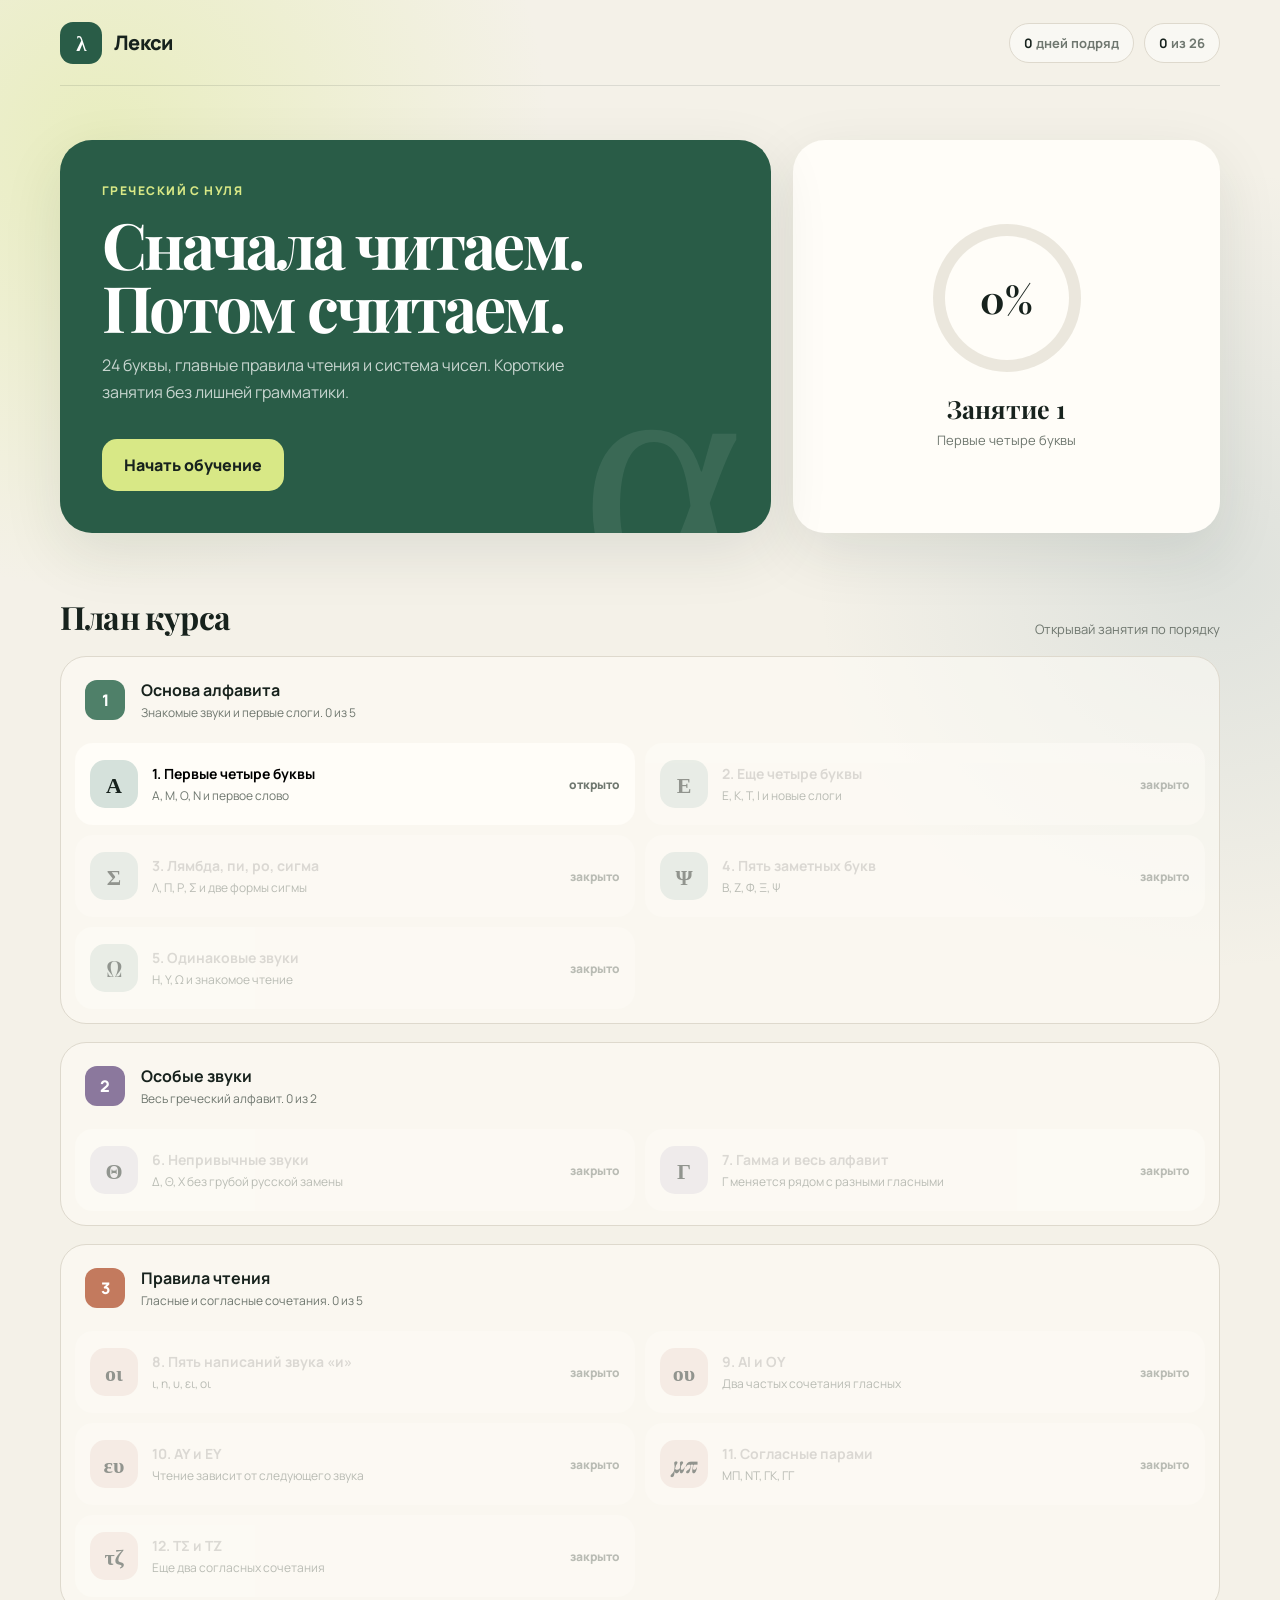
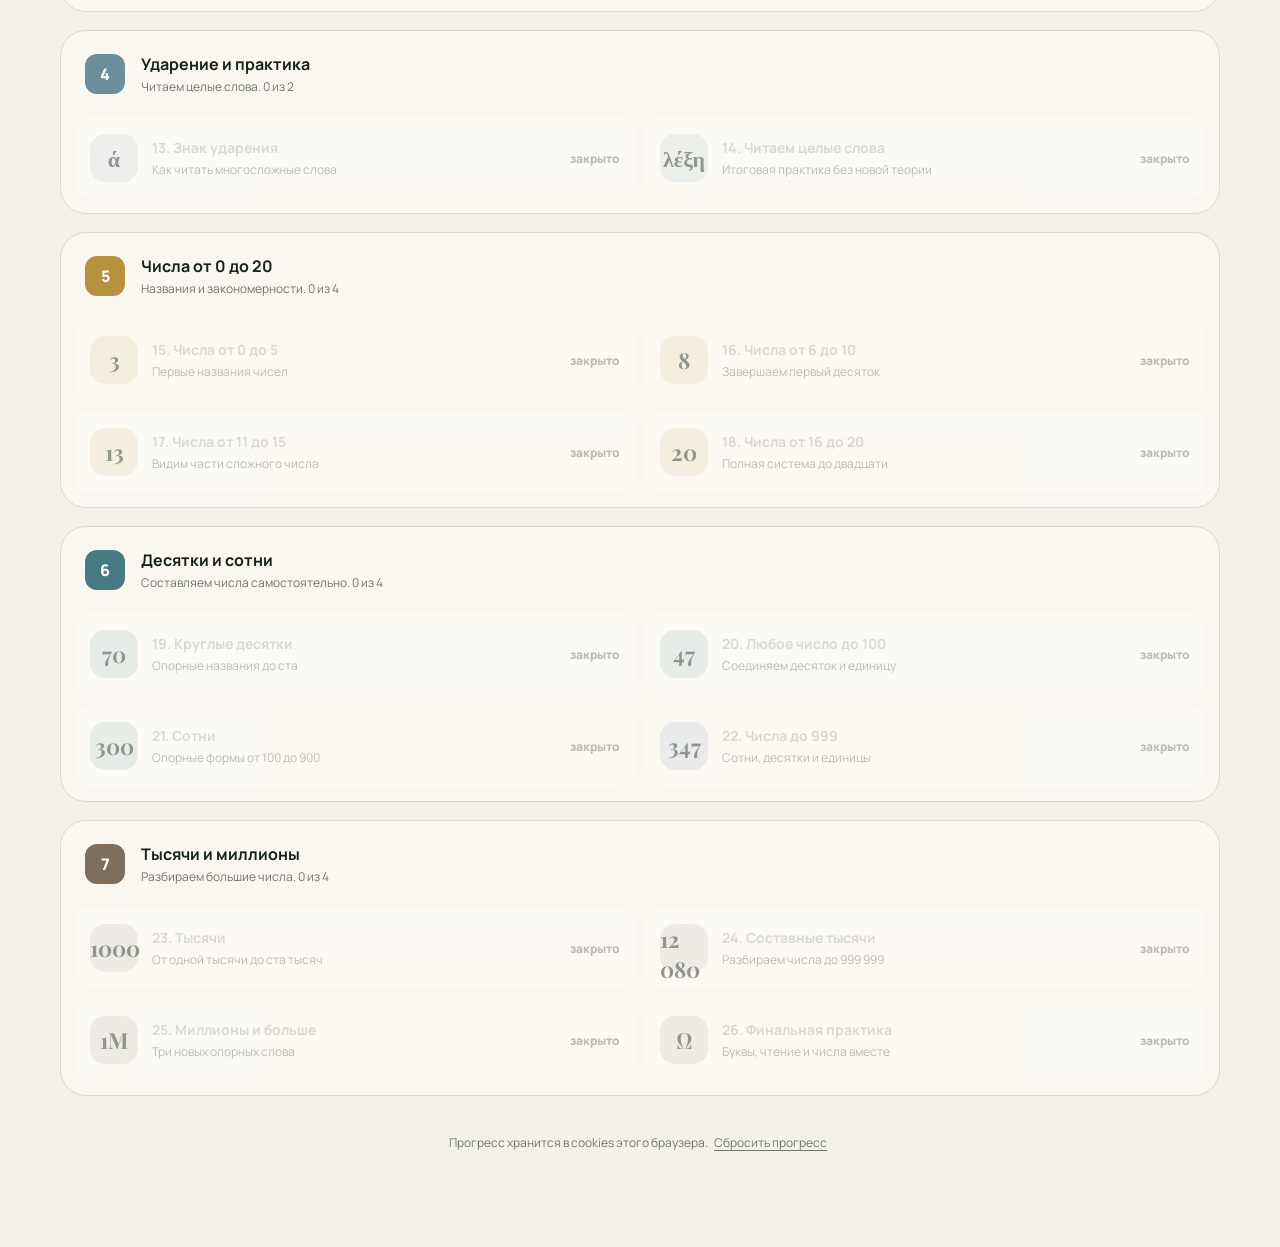
==== index.html @ 23f55894 "Refresh published audio assets" ====
<!doctype html>
<html lang="ru">
<head>
  <meta charset="UTF-8">
  <meta name="viewport" content="width=device-width, initial-scale=1.0">
  <meta name="theme-color" content="#f4f1e8">
  <meta name="description" content="Интерактивный курс греческого алфавита, чтения и чисел">
  <title>Λέξη: греческий с нуля</title>
  <link rel="preconnect" href="https://fonts.googleapis.com">
  <link rel="preconnect" href="https://fonts.gstatic.com" crossorigin>
  <link href="https://fonts.googleapis.com/css2?family=Manrope:wght@400;500;600;700;800&family=Playfair+Display:wght@600;700&display=swap" rel="stylesheet">
  <link rel="stylesheet" href="styles.css?v=2">
</head>
<body>
  <div id="app"></div>
  <noscript>Для работы курса нужно включить JavaScript.</noscript>
  <script src="app.js?v=2"></script>
</body>
</html>
---- styles.css ----
:root {
  --ink: #17221d;
  --muted: #6f776f;
  --paper: #f4f1e8;
  --card: #fffdf8;
  --line: #ded9cd;
  --green: #295c47;
  --green-dark: #1d4434;
  --lime: #d8e886;
  --clay: #d88060;
  --blue: #7898a4;
  --violet: #8a7da8;
  --yellow: #e8cb68;
  --shadow: 0 20px 60px rgba(33, 47, 39, .10);
  --radius: 26px;
}

* { box-sizing: border-box; }

html { scroll-behavior: smooth; }

body {
  margin: 0;
  min-width: 320px;
  color: var(--ink);
  background:
    radial-gradient(circle at 8% 5%, rgba(216, 232, 134, .42), transparent 28rem),
    radial-gradient(circle at 95% 20%, rgba(120, 152, 164, .18), transparent 25rem),
    var(--paper);
  font-family: "Manrope", system-ui, sans-serif;
  -webkit-font-smoothing: antialiased;
}

button { font: inherit; }
button:focus-visible, a:focus-visible { outline: 3px solid rgba(41, 92, 71, .3); outline-offset: 3px; }

.shell { width: min(1160px, calc(100% - 40px)); margin: 0 auto; padding-bottom: 80px; }

.topbar {
  display: flex;
  align-items: center;
  justify-content: space-between;
  min-height: 86px;
  border-bottom: 1px solid rgba(23, 34, 29, .11);
}

.brand { display: flex; align-items: center; gap: 12px; font-weight: 800; letter-spacing: -.04em; }
.brand-mark {
  display: grid;
  place-items: center;
  width: 42px;
  height: 42px;
  border-radius: 13px;
  color: white;
  background: var(--green);
  font-family: "Playfair Display", serif;
  font-size: 21px;
}
.brand-name { font-size: 20px; }

.top-stats { display: flex; align-items: center; gap: 10px; }
.stat-pill {
  padding: 10px 14px;
  border: 1px solid var(--line);
  border-radius: 999px;
  color: var(--muted);
  background: rgba(255,255,255,.45);
  font-size: 13px;
  font-weight: 700;
}
.stat-pill strong { color: var(--ink); }

.hero {
  display: grid;
  grid-template-columns: 1.25fr .75fr;
  gap: 22px;
  padding: 54px 0 28px;
}

.hero-main, .progress-card {
  min-height: 300px;
  border-radius: 32px;
  box-shadow: var(--shadow);
}

.hero-main {
  position: relative;
  overflow: hidden;
  padding: 42px;
  color: white;
  background: var(--green);
}

.hero-main::after {
  content: "α";
  position: absolute;
  right: 28px;
  bottom: -70px;
  color: rgba(255,255,255,.08);
  font-family: "Playfair Display", serif;
  font-size: 310px;
  line-height: 1;
}

.eyebrow {
  margin: 0 0 14px;
  color: var(--green);
  font-size: 12px;
  font-weight: 800;
  letter-spacing: .12em;
  text-transform: uppercase;
}
.hero-main .eyebrow { color: var(--lime); }

h1, h2, h3, p { margin-top: 0; }
h1, h2 { font-family: "Playfair Display", serif; }
.hero h1 { max-width: 620px; margin-bottom: 14px; font-size: clamp(40px, 5vw, 67px); line-height: .98; letter-spacing: -.045em; }
.hero-copy { position: relative; z-index: 1; max-width: 520px; color: rgba(255,255,255,.74); font-size: 16px; line-height: 1.65; }

.primary-btn, .secondary-btn, .answer-btn, .icon-btn {
  border: 0;
  cursor: pointer;
  transition: transform .18s ease, background .18s ease, border-color .18s ease, opacity .18s ease;
}
.primary-btn:hover, .secondary-btn:hover, .answer-btn:hover { transform: translateY(-2px); }

.primary-btn {
  position: relative;
  z-index: 1;
  margin-top: 18px;
  padding: 15px 22px;
  border-radius: 15px;
  color: var(--ink);
  background: var(--lime);
  font-weight: 800;
}
.primary-btn.dark { color: white; background: var(--green); }
.primary-btn:disabled { cursor: default; opacity: .45; transform: none; }

.progress-card {
  display: flex;
  flex-direction: column;
  align-items: center;
  justify-content: center;
  padding: 34px;
  background: var(--card);
  text-align: center;
}
.ring {
  position: relative;
  display: grid;
  place-items: center;
  width: 148px;
  height: 148px;
  margin-bottom: 20px;
  border-radius: 50%;
  background: conic-gradient(var(--green) var(--progress), #ebe7dd 0);
}
.ring::before { content: ""; position: absolute; inset: 12px; border-radius: 50%; background: var(--card); }
.ring strong { position: relative; font-family: "Playfair Display", serif; font-size: 38px; }
.progress-card h2 { margin-bottom: 6px; font-size: 25px; }
.progress-card p { margin: 0; color: var(--muted); font-size: 13px; }

.section-head { display: flex; align-items: end; justify-content: space-between; gap: 20px; margin: 34px 0 18px; }
.section-head h2 { margin: 0; font-size: 32px; letter-spacing: -.025em; }
.section-head p { margin: 0; color: var(--muted); font-size: 13px; }

.block { margin-bottom: 18px; border: 1px solid var(--line); border-radius: var(--radius); background: rgba(255,253,248,.55); overflow: hidden; }
.block-head { display: flex; align-items: center; gap: 16px; padding: 22px 24px 12px; }
.block-no { display: grid; place-items: center; width: 40px; height: 40px; flex: 0 0 auto; border-radius: 12px; background: var(--block-color); color: white; font-weight: 800; }
.block-head h3 { margin: 0 0 3px; font-size: 16px; }
.block-head p { margin: 0; color: var(--muted); font-size: 12px; }

.lesson-grid { display: grid; grid-template-columns: repeat(2, minmax(0, 1fr)); gap: 10px; padding: 10px 14px 14px; }
.lesson-row {
  display: grid;
  grid-template-columns: 48px minmax(0, 1fr) auto;
  align-items: center;
  gap: 14px;
  min-height: 82px;
  padding: 14px;
  border: 1px solid transparent;
  border-radius: 18px;
  background: var(--card);
  cursor: pointer;
  text-align: left;
}
.lesson-row:hover { border-color: var(--block-color); transform: translateY(-1px); }
.lesson-row.locked { cursor: not-allowed; opacity: .46; }
.lesson-row.locked:hover { border-color: transparent; transform: none; }
.lesson-icon { display: grid; place-items: center; width: 48px; height: 48px; border-radius: 15px; color: var(--ink); background: color-mix(in srgb, var(--block-color) 24%, white); font-family: "Playfair Display", serif; font-size: 22px; font-weight: 700; }
.lesson-copy strong { display: block; margin-bottom: 4px; font-size: 14px; }
.lesson-copy span { display: block; overflow: hidden; color: var(--muted); font-size: 12px; text-overflow: ellipsis; white-space: nowrap; }
.lesson-status { min-width: 30px; color: var(--muted); font-size: 12px; font-weight: 800; text-align: right; }
.lesson-row.done .lesson-status { color: var(--green); }

.footer-note { margin-top: 34px; color: var(--muted); font-size: 12px; text-align: center; }
.text-btn { padding: 4px; border: 0; color: var(--muted); background: none; cursor: pointer; text-decoration: underline; text-underline-offset: 3px; }

.lesson-shell { min-height: 100vh; padding-bottom: 40px; }
.lesson-topbar { width: min(820px, calc(100% - 34px)); margin: 0 auto; padding: 24px 0 10px; }
.lesson-nav { display: grid; grid-template-columns: 44px 1fr 44px; align-items: center; gap: 16px; }
.icon-btn { display: grid; place-items: center; width: 42px; height: 42px; border: 1px solid var(--line); border-radius: 13px; color: var(--ink); background: var(--card); font-size: 22px; }
.lesson-counter { color: var(--muted); font-size: 12px; font-weight: 700; text-align: center; }
.step-progress { height: 7px; margin-top: 18px; border-radius: 999px; background: #dfdacf; overflow: hidden; }
.step-progress div { height: 100%; border-radius: inherit; background: var(--green); transition: width .35s ease; }

.stage { display: grid; place-items: center; width: min(820px, calc(100% - 34px)); min-height: calc(100vh - 135px); margin: 0 auto; padding: 24px 0; }
.activity-card { width: 100%; padding: clamp(28px, 6vw, 58px); border: 1px solid var(--line); border-radius: 32px; background: var(--card); box-shadow: var(--shadow); text-align: center; animation: card-in .28s ease both; }
@keyframes card-in { from { opacity: 0; transform: translateY(10px); } }
.activity-card h1 { max-width: 640px; margin: 0 auto 16px; font-size: clamp(35px, 6vw, 58px); line-height: 1.03; letter-spacing: -.035em; }
.activity-card h2 { max-width: 600px; margin: 0 auto 15px; font-size: clamp(27px, 4vw, 38px); line-height: 1.12; }
.activity-card .lead { max-width: 590px; margin: 0 auto 24px; color: var(--muted); font-size: 16px; line-height: 1.65; }
.greek-display { margin: 4px 0 18px; font-family: "Playfair Display", serif; font-size: clamp(70px, 15vw, 132px); line-height: 1; letter-spacing: .01em; }
.greek-word { margin: 6px 0 22px; font-family: "Playfair Display", serif; font-size: clamp(54px, 11vw, 94px); line-height: 1.05; }
.pronunciation { display: inline-block; margin-bottom: 18px; padding: 8px 13px; border-radius: 999px; color: var(--green); background: #e6eddf; font-weight: 800; }
.tip { max-width: 570px; margin: 22px auto 0; padding: 16px 18px; border-left: 4px solid var(--yellow); border-radius: 0 12px 12px 0; color: #5f5b4c; background: #faf3d8; font-size: 13px; line-height: 1.55; text-align: left; }
.chips { display: flex; flex-wrap: wrap; justify-content: center; gap: 8px; margin: 18px 0; }
.chip { padding: 8px 12px; border: 1px solid var(--line); border-radius: 999px; background: #f8f5ed; font-size: 13px; font-weight: 700; }
.speak-btn { display: inline-flex; align-items: center; gap: 8px; margin-bottom: 18px; padding: 10px 14px; border: 1px solid var(--line); border-radius: 999px; color: var(--green); background: transparent; cursor: pointer; font-weight: 800; }
.speak-dot { width: 9px; height: 9px; border-radius: 50%; background: currentColor; box-shadow: 0 0 0 4px rgba(41,92,71,.12); }
.speak-btn:disabled { cursor: default; opacity: .72; }
.speak-btn.speaking .speak-dot { animation: speak-pulse .9s ease-in-out infinite alternate; }
@keyframes speak-pulse { to { box-shadow: 0 0 0 8px rgba(41,92,71,.08); transform: scale(.72); } }

.answers { display: grid; grid-template-columns: repeat(2, minmax(0, 1fr)); gap: 11px; max-width: 650px; margin: 26px auto 0; }
.answer-btn { min-height: 62px; padding: 14px 16px; border: 2px solid var(--line); border-radius: 16px; color: var(--ink); background: white; font-weight: 800; }
.answer-btn:hover { border-color: #8ca99a; }
.answer-btn.selected.correct { border-color: var(--green); background: #e4efe8; }
.answer-btn.selected.wrong { border-color: var(--clay); background: #fae6df; }
.answer-btn.dim { opacity: .45; }
.feedback { max-width: 650px; margin: 18px auto 0; padding: 16px; border-radius: 16px; font-size: 14px; font-weight: 700; text-align: left; }
.feedback.correct { color: #214f3c; background: #e4efe8; }
.feedback.wrong { color: #843e2e; background: #fae6df; }
.activity-actions { display: flex; justify-content: center; gap: 10px; margin-top: 26px; }
.secondary-btn { padding: 14px 20px; border: 1px solid var(--line); border-radius: 15px; color: var(--ink); background: transparent; font-weight: 800; }

.finish-badge { display: grid; place-items: center; width: 94px; height: 94px; margin: 0 auto 22px; border-radius: 28px; color: white; background: var(--green); font-family: "Playfair Display", serif; font-size: 42px; transform: rotate(-4deg); }
.result-stats { display: grid; grid-template-columns: repeat(3, 1fr); gap: 10px; max-width: 520px; margin: 26px auto; }
.result-stat { padding: 16px 10px; border-radius: 16px; background: #f3f0e8; }
.result-stat strong { display: block; font-size: 22px; }
.result-stat span { color: var(--muted); font-size: 11px; }

.toast { position: fixed; right: 20px; bottom: 20px; z-index: 10; padding: 13px 17px; border-radius: 13px; color: white; background: var(--ink); box-shadow: var(--shadow); font-size: 13px; animation: toast .25s ease both; }
@keyframes toast { from { opacity: 0; transform: translateY(10px); } }

@media (max-width: 760px) {
  .shell { width: min(100% - 24px, 1160px); }
  .topbar { min-height: 72px; }
  .brand-name { font-size: 17px; }
  .stat-pill:first-child { display: none; }
  .hero { grid-template-columns: 1fr; padding-top: 26px; }
  .hero-main { min-height: 330px; padding: 30px 25px; }
  .progress-card { min-height: 250px; }
  .lesson-grid { grid-template-columns: 1fr; }
  .section-head { align-items: start; flex-direction: column; gap: 6px; }
  .activity-card { border-radius: 24px; }
  .answers { grid-template-columns: 1fr; }
  .result-stats { grid-template-columns: 1fr; }
  .result-stat { display: flex; align-items: center; justify-content: space-between; }
  .activity-actions { flex-direction: column; }
  .activity-actions button { width: 100%; }
}

@media (prefers-reduced-motion: reduce) {
  *, *::before, *::after { scroll-behavior: auto !important; animation-duration: .01ms !important; transition-duration: .01ms !important; }
}
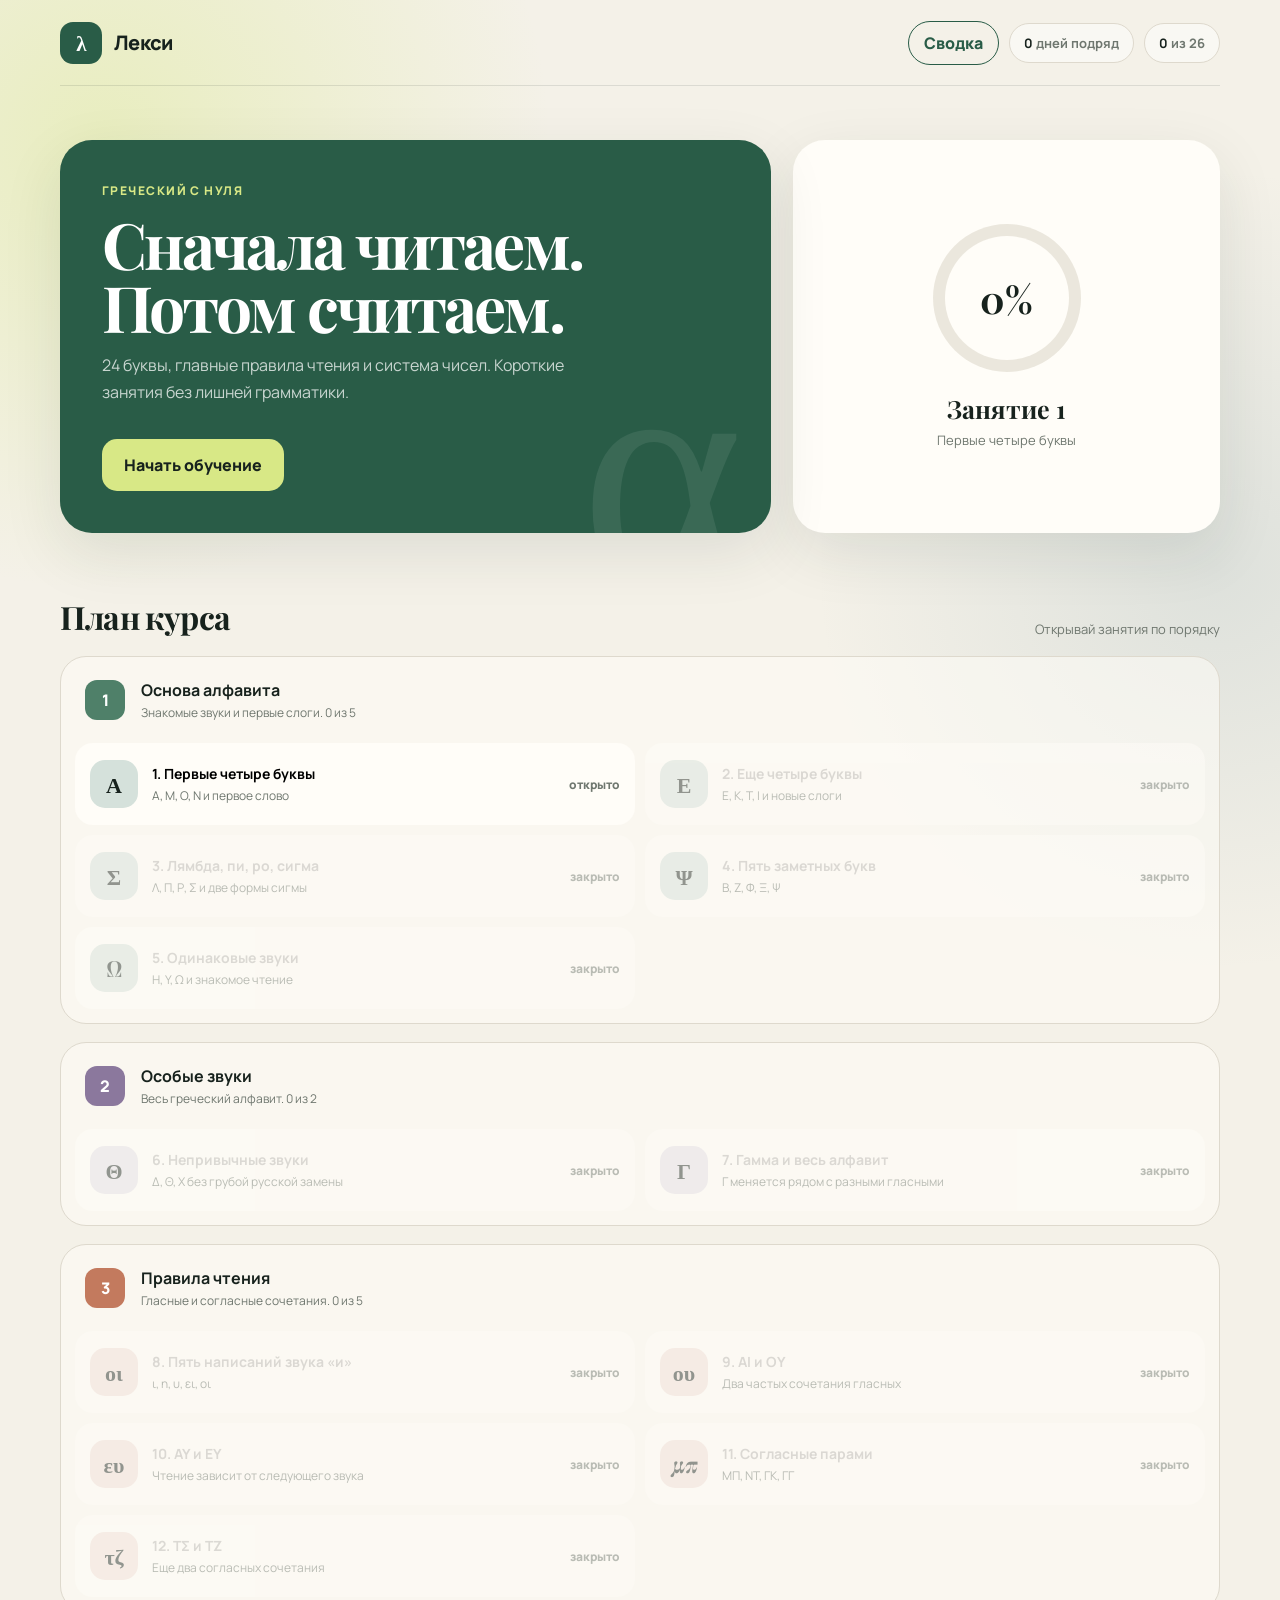
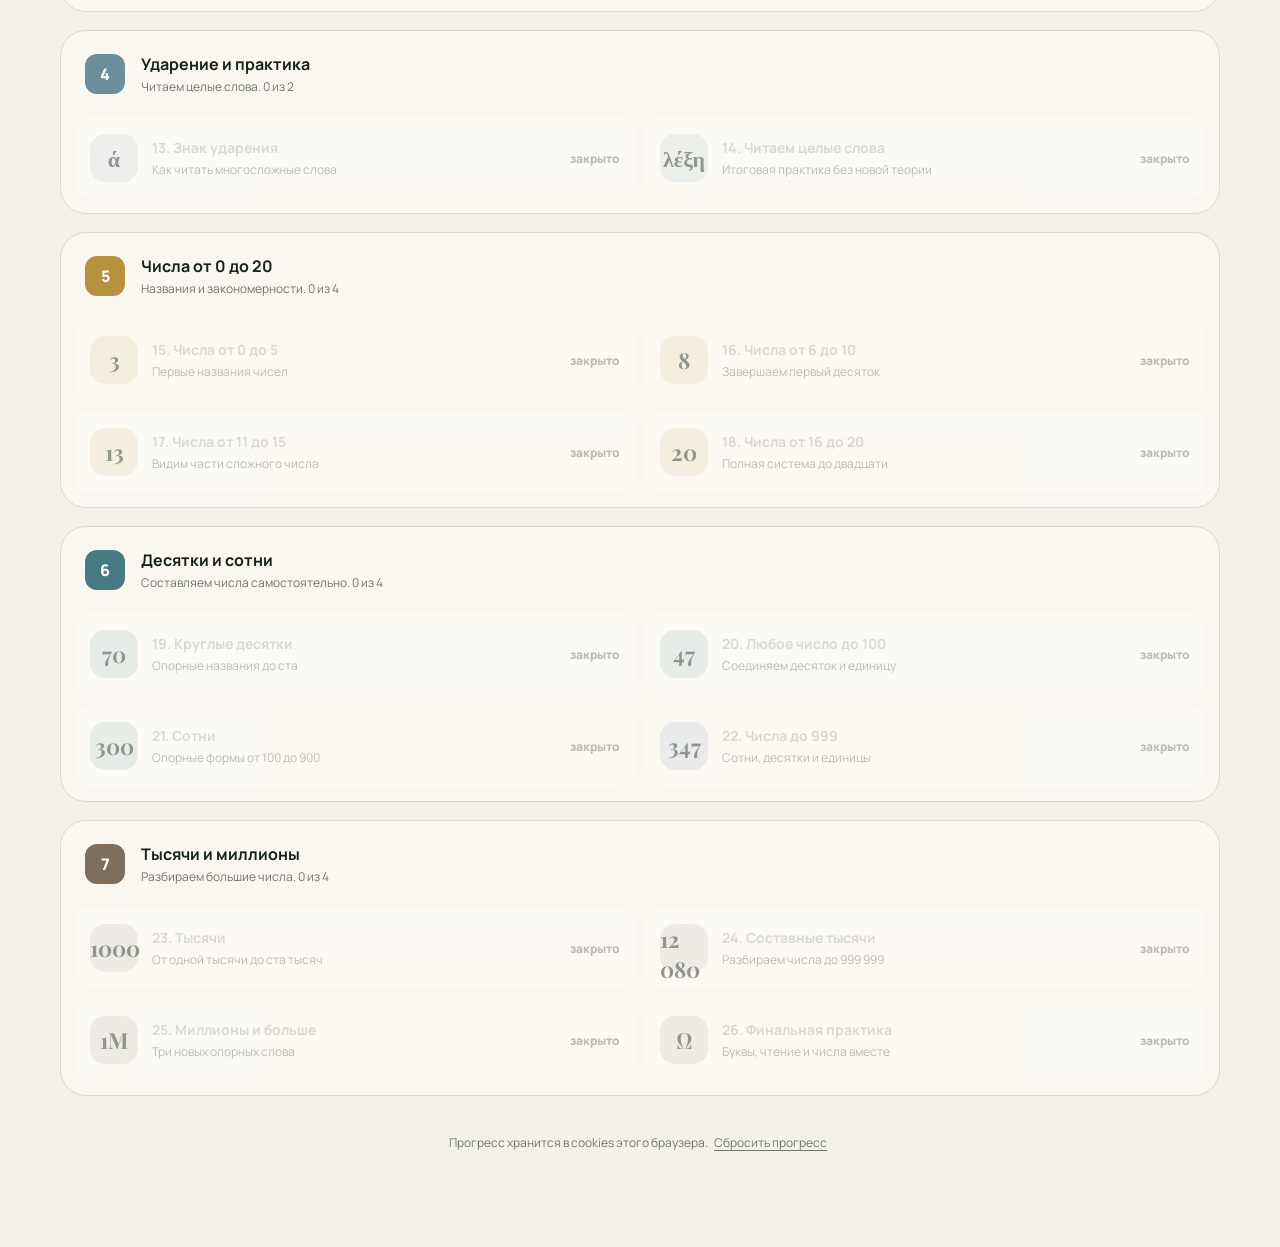
==== commit 73af0525: "Add interactive course reference" ====
--- a/index.html
+++ b/index.html
@@ -9,11 +9,11 @@
   <link rel="preconnect" href="https://fonts.googleapis.com">
   <link rel="preconnect" href="https://fonts.gstatic.com" crossorigin>
   <link href="https://fonts.googleapis.com/css2?family=Manrope:wght@400;500;600;700;800&family=Playfair+Display:wght@600;700&display=swap" rel="stylesheet">
-  <link rel="stylesheet" href="styles.css?v=2">
+  <link rel="stylesheet" href="styles.css?v=3">
 </head>
 <body>
   <div id="app"></div>
   <noscript>Для работы курса нужно включить JavaScript.</noscript>
-  <script src="app.js?v=2"></script>
+  <script src="app.js?v=3"></script>
 </body>
 </html>
--- a/styles.css
+++ b/styles.css
@@ -59,6 +59,17 @@
 .brand-name { font-size: 20px; }
 
 .top-stats { display: flex; align-items: center; gap: 10px; }
+.top-actions { display: flex; align-items: center; gap: 10px; }
+.reference-btn {
+  padding: 10px 15px;
+  border: 1px solid var(--green);
+  border-radius: 999px;
+  color: var(--green);
+  background: transparent;
+  cursor: pointer;
+  font-weight: 800;
+}
+.reference-btn:hover { color: white; background: var(--green); }
 .stat-pill {
   padding: 10px 14px;
   border: 1px solid var(--line);
@@ -234,6 +245,7 @@
 .feedback.wrong { color: #843e2e; background: #fae6df; }
 .activity-actions { display: flex; justify-content: center; gap: 10px; margin-top: 26px; }
 .secondary-btn { padding: 14px 20px; border: 1px solid var(--line); border-radius: 15px; color: var(--ink); background: transparent; font-weight: 800; }
+.secondary-btn.compact { padding: 10px 15px; background: rgba(255,255,255,.45); }
 
 .finish-badge { display: grid; place-items: center; width: 94px; height: 94px; margin: 0 auto 22px; border-radius: 28px; color: white; background: var(--green); font-family: "Playfair Display", serif; font-size: 42px; transform: rotate(-4deg); }
 .result-stats { display: grid; grid-template-columns: repeat(3, 1fr); gap: 10px; max-width: 520px; margin: 26px auto; }
@@ -243,6 +255,61 @@
 
 .toast { position: fixed; right: 20px; bottom: 20px; z-index: 10; padding: 13px 17px; border-radius: 13px; color: white; background: var(--ink); box-shadow: var(--shadow); font-size: 13px; animation: toast .25s ease both; }
 @keyframes toast { from { opacity: 0; transform: translateY(10px); } }
+
+.reference-shell { min-height: 100vh; }
+.reference-hero { max-width: 790px; padding: 58px 0 28px; }
+.reference-hero h1 { margin-bottom: 14px; font-size: clamp(40px, 6vw, 68px); line-height: 1; letter-spacing: -.04em; }
+.reference-hero p:last-child { max-width: 700px; margin: 0; color: var(--muted); font-size: 16px; line-height: 1.65; }
+.reference-tabs { position: sticky; top: 10px; z-index: 5; display: inline-flex; gap: 5px; margin-bottom: 28px; padding: 5px; border: 1px solid var(--line); border-radius: 16px; background: rgba(255,253,248,.9); box-shadow: 0 8px 30px rgba(33,47,39,.08); backdrop-filter: blur(12px); }
+.reference-tab { padding: 11px 18px; border: 0; border-radius: 11px; color: var(--muted); background: transparent; cursor: pointer; font-weight: 800; }
+.reference-tab.active { color: white; background: var(--green); }
+.reference-content { padding-bottom: 70px; }
+.reference-grid { display: grid; gap: 12px; }
+.alphabet-grid { grid-template-columns: repeat(3, minmax(0, 1fr)); }
+.rules-grid { grid-template-columns: repeat(2, minmax(0, 1fr)); }
+.numbers-grid { grid-template-columns: repeat(3, minmax(0, 1fr)); }
+
+.ref-card {
+  display: grid;
+  grid-template-columns: auto minmax(0, 1fr);
+  align-items: start;
+  gap: 14px 16px;
+  min-width: 0;
+  padding: 20px;
+  border: 1px solid var(--line);
+  border-radius: 20px;
+  color: var(--ink);
+  background: var(--card);
+  cursor: pointer;
+  text-align: left;
+  box-shadow: 0 8px 24px rgba(33,47,39,.04);
+  transition: transform .18s ease, border-color .18s ease, box-shadow .18s ease;
+}
+.ref-card:hover { border-color: #91a99c; box-shadow: 0 14px 30px rgba(33,47,39,.08); transform: translateY(-2px); }
+.ref-card:disabled { cursor: default; opacity: .76; transform: none; }
+.ref-letter { display: grid; place-items: center; min-width: 76px; min-height: 76px; padding: 6px; border-radius: 17px; color: var(--green-dark); background: #edf0e4; font-family: "Playfair Display", serif; font-size: 31px; font-weight: 700; }
+.ref-body { display: flex; min-width: 0; flex-direction: column; gap: 5px; }
+.ref-title { display: block; font-size: 16px; font-weight: 800; }
+.ref-reading { color: var(--green); font-size: 13px; font-weight: 800; }
+.ref-example { display: block; color: var(--muted); font-size: 12px; line-height: 1.5; }
+.ref-example b { color: var(--ink); font-size: 14px; }
+.ref-note { display: block; color: var(--muted); font-size: 13px; line-height: 1.55; }
+.ref-listen { grid-column: 1 / -1; display: inline-flex; align-items: center; gap: 8px; width: max-content; color: var(--green); font-size: 12px; font-weight: 800; }
+.ref-card.speaking .speak-dot { animation: speak-pulse .9s ease-in-out infinite alternate; }
+
+.rule-card { grid-template-columns: 1fr; min-height: 245px; }
+.rule-top { display: flex; align-items: center; justify-content: space-between; gap: 12px; }
+.rule-pattern { font-family: "Playfair Display", serif; font-size: 30px; font-weight: 700; }
+.rule-reading { padding: 7px 10px; border-radius: 999px; color: var(--green); background: #e7eddf; font-size: 12px; font-weight: 800; text-align: center; }
+
+.reference-notice { margin-bottom: 24px; padding: 18px 20px; border: 1px solid #d8d2bf; border-radius: 16px; color: #625d4c; background: #fbf5dc; font-size: 13px; line-height: 1.6; }
+.number-group { margin-bottom: 40px; }
+.number-group-head { display: flex; align-items: end; justify-content: space-between; gap: 16px; margin-bottom: 14px; }
+.number-group-head h2 { margin: 0; font-size: 29px; }
+.number-group-head span { color: var(--muted); font-size: 12px; }
+.number-card { grid-template-columns: 72px minmax(0, 1fr); min-height: 155px; }
+.number-value { color: var(--green-dark); font-family: "Playfair Display", serif; font-size: 28px; font-weight: 700; line-height: 1.1; }
+.number-greek { font-family: "Playfair Display", serif; font-size: 21px; font-weight: 700; overflow-wrap: anywhere; }
 
 @media (max-width: 760px) {
   .shell { width: min(100% - 24px, 1160px); }
@@ -260,6 +327,19 @@
   .result-stat { display: flex; align-items: center; justify-content: space-between; }
   .activity-actions { flex-direction: column; }
   .activity-actions button { width: 100%; }
+  .reference-hero { padding-top: 36px; }
+  .reference-tabs { display: flex; width: 100%; top: 6px; }
+  .reference-tab { flex: 1; padding: 11px 8px; }
+  .alphabet-grid, .rules-grid, .numbers-grid { grid-template-columns: 1fr; }
+  .rule-card { min-height: 0; }
+  .number-card { min-height: 140px; }
+}
+
+@media (max-width: 430px) {
+  .top-stats { display: none; }
+  .ref-card { padding: 17px; }
+  .ref-letter { min-width: 66px; min-height: 66px; font-size: 27px; }
+  .number-group-head span { display: none; }
 }
 
 @media (prefers-reduced-motion: reduce) {
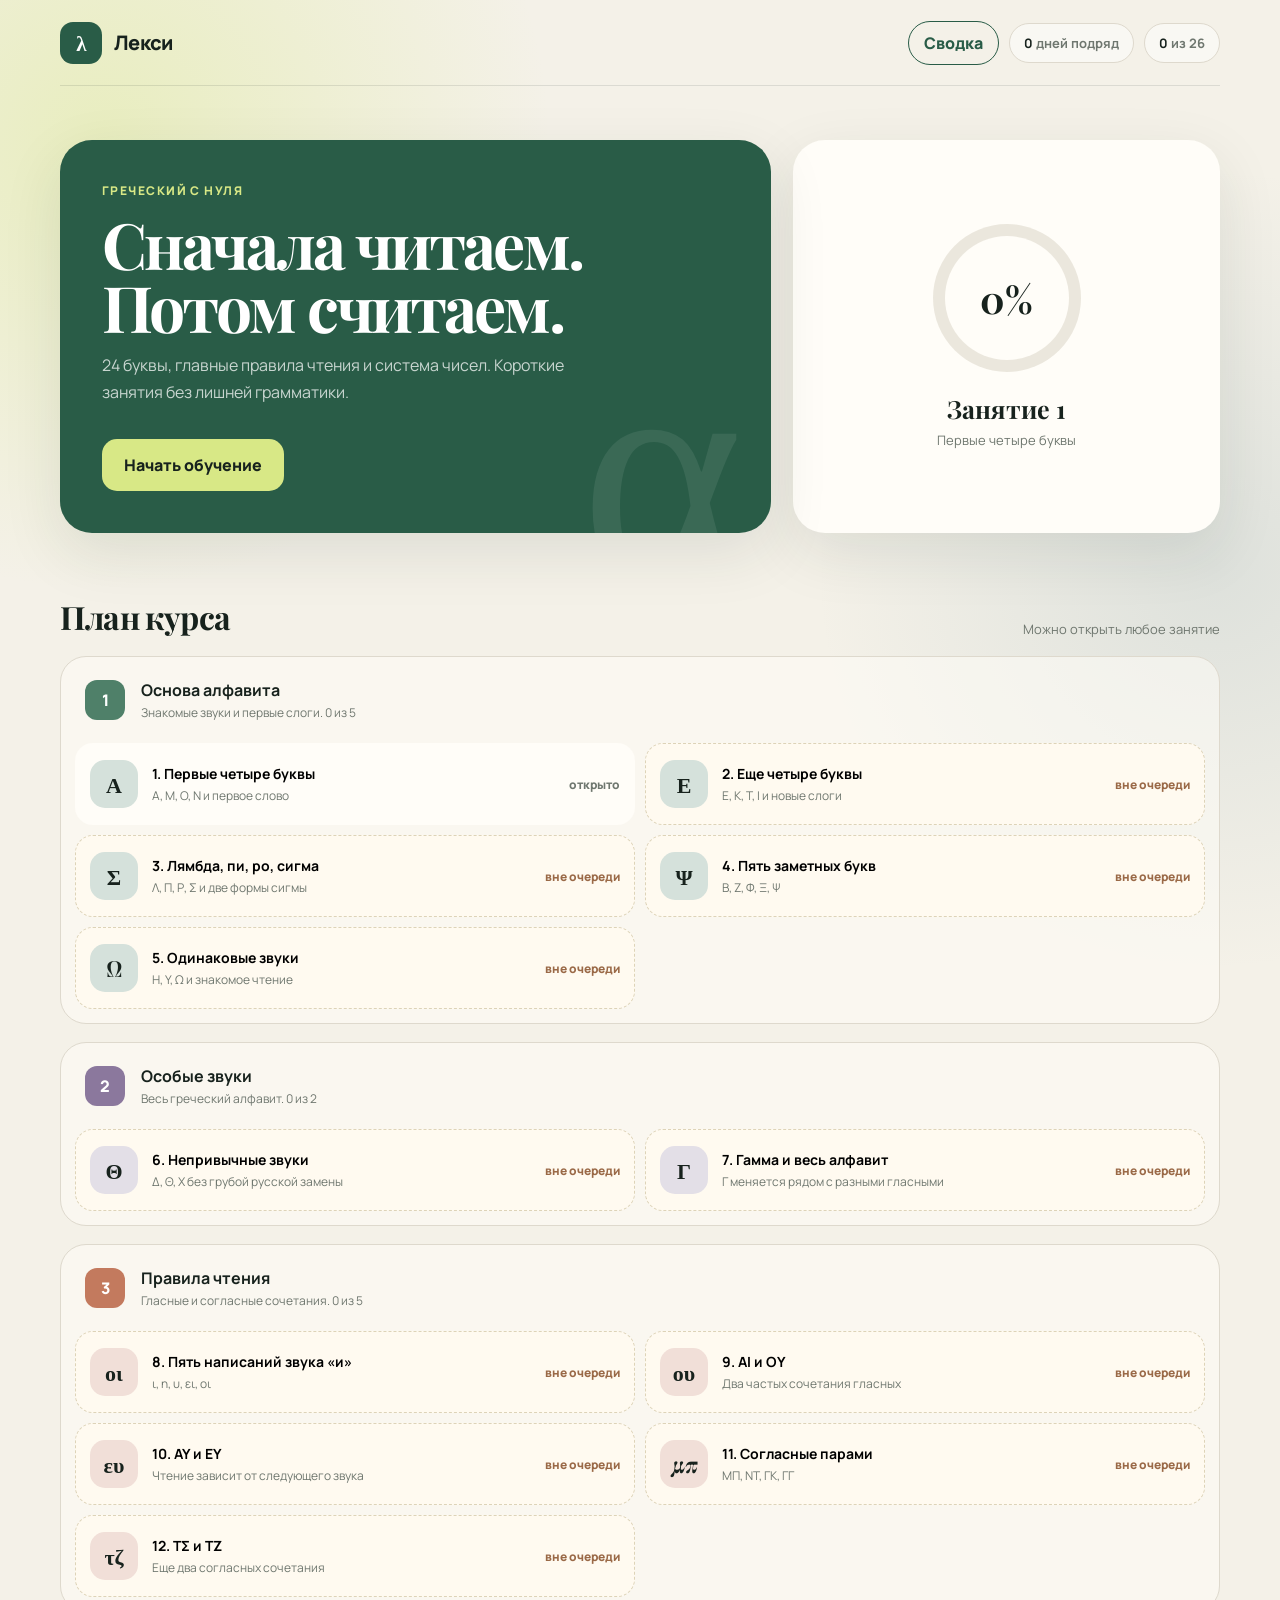
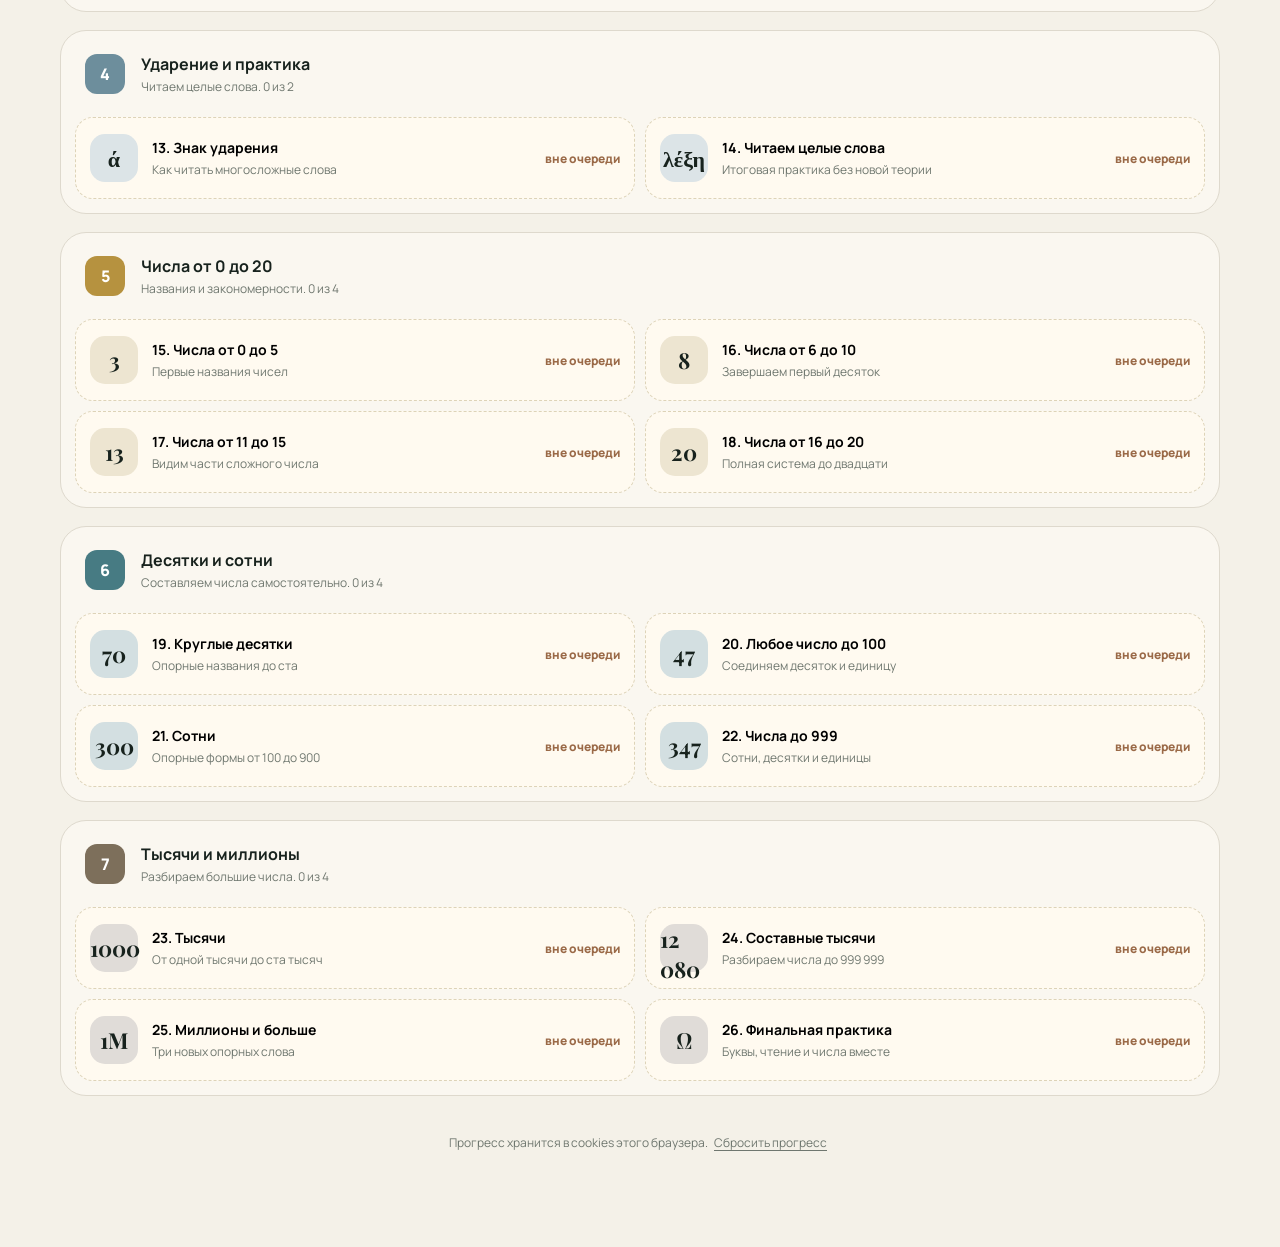
==== commit e64b467e: "Allow opening lessons out of order" ====
--- a/index.html
+++ b/index.html
@@ -9,11 +9,11 @@
   <link rel="preconnect" href="https://fonts.googleapis.com">
   <link rel="preconnect" href="https://fonts.gstatic.com" crossorigin>
   <link href="https://fonts.googleapis.com/css2?family=Manrope:wght@400;500;600;700;800&family=Playfair+Display:wght@600;700&display=swap" rel="stylesheet">
-  <link rel="stylesheet" href="styles.css?v=3">
+  <link rel="stylesheet" href="styles.css?v=5">
 </head>
 <body>
   <div id="app"></div>
   <noscript>Для работы курса нужно включить JavaScript.</noscript>
-  <script src="app.js?v=3"></script>
+  <script src="app.js?v=5"></script>
 </body>
 </html>
--- a/styles.css
+++ b/styles.css
@@ -197,8 +197,9 @@
   text-align: left;
 }
 .lesson-row:hover { border-color: var(--block-color); transform: translateY(-1px); }
-.lesson-row.locked { cursor: not-allowed; opacity: .46; }
-.lesson-row.locked:hover { border-color: transparent; transform: none; }
+.lesson-row.early { border-color: #ddd3b8; border-style: dashed; background: #fffaf0; }
+.lesson-row.early .lesson-status { color: #9a6947; }
+.lesson-row.early:hover { border-color: var(--block-color); }
 .lesson-icon { display: grid; place-items: center; width: 48px; height: 48px; border-radius: 15px; color: var(--ink); background: color-mix(in srgb, var(--block-color) 24%, white); font-family: "Playfair Display", serif; font-size: 22px; font-weight: 700; }
 .lesson-copy strong { display: block; margin-bottom: 4px; font-size: 14px; }
 .lesson-copy span { display: block; overflow: hidden; color: var(--muted); font-size: 12px; text-overflow: ellipsis; white-space: nowrap; }
@@ -229,6 +230,8 @@
 .chips { display: flex; flex-wrap: wrap; justify-content: center; gap: 8px; margin: 18px 0; }
 .chip { padding: 8px 12px; border: 1px solid var(--line); border-radius: 999px; background: #f8f5ed; font-size: 13px; font-weight: 700; }
 .speak-btn { display: inline-flex; align-items: center; gap: 8px; margin-bottom: 18px; padding: 10px 14px; border: 1px solid var(--line); border-radius: 999px; color: var(--green); background: transparent; cursor: pointer; font-weight: 800; }
+.audio-actions { display: flex; flex-wrap: wrap; justify-content: center; gap: 10px; margin-bottom: 18px; }
+.audio-actions .speak-btn { margin-bottom: 0; }
 .speak-dot { width: 9px; height: 9px; border-radius: 50%; background: currentColor; box-shadow: 0 0 0 4px rgba(41,92,71,.12); }
 .speak-btn:disabled { cursor: default; opacity: .72; }
 .speak-btn.speaking .speak-dot { animation: speak-pulse .9s ease-in-out infinite alternate; }
@@ -255,6 +258,16 @@
 
 .toast { position: fixed; right: 20px; bottom: 20px; z-index: 10; padding: 13px 17px; border-radius: 13px; color: white; background: var(--ink); box-shadow: var(--shadow); font-size: 13px; animation: toast .25s ease both; }
 @keyframes toast { from { opacity: 0; transform: translateY(10px); } }
+
+body.modal-open { overflow: hidden; }
+.warning-backdrop { position: fixed; inset: 0; z-index: 50; display: grid; place-items: center; padding: 20px; background: rgba(17,28,23,.58); backdrop-filter: blur(8px); animation: modal-in .18s ease both; }
+.warning-dialog { width: min(520px, 100%); padding: clamp(28px, 6vw, 44px); border: 1px solid var(--line); border-radius: 28px; background: var(--card); box-shadow: 0 28px 90px rgba(8,18,13,.28); text-align: center; }
+.warning-dialog h2 { margin-bottom: 12px; font-size: 32px; }
+.warning-dialog > p:not(.eyebrow) { margin: 0 auto; color: var(--muted); font-size: 14px; line-height: 1.65; }
+.warning-mark { display: grid; place-items: center; width: 58px; height: 58px; margin: 0 auto 18px; border-radius: 17px; color: white; background: var(--clay); font-family: "Playfair Display", serif; font-size: 25px; font-weight: 700; }
+.warning-actions { display: grid; grid-template-columns: 1fr 1fr; gap: 10px; margin-top: 26px; }
+.warning-actions .primary-btn { margin-top: 0; }
+@keyframes modal-in { from { opacity: 0; } }
 
 .reference-shell { min-height: 100vh; }
 .reference-hero { max-width: 790px; padding: 58px 0 28px; }
@@ -327,6 +340,8 @@
   .result-stat { display: flex; align-items: center; justify-content: space-between; }
   .activity-actions { flex-direction: column; }
   .activity-actions button { width: 100%; }
+  .warning-actions { grid-template-columns: 1fr; }
+  .warning-actions button { width: 100%; }
   .reference-hero { padding-top: 36px; }
   .reference-tabs { display: flex; width: 100%; top: 6px; }
   .reference-tab { flex: 1; padding: 11px 8px; }
